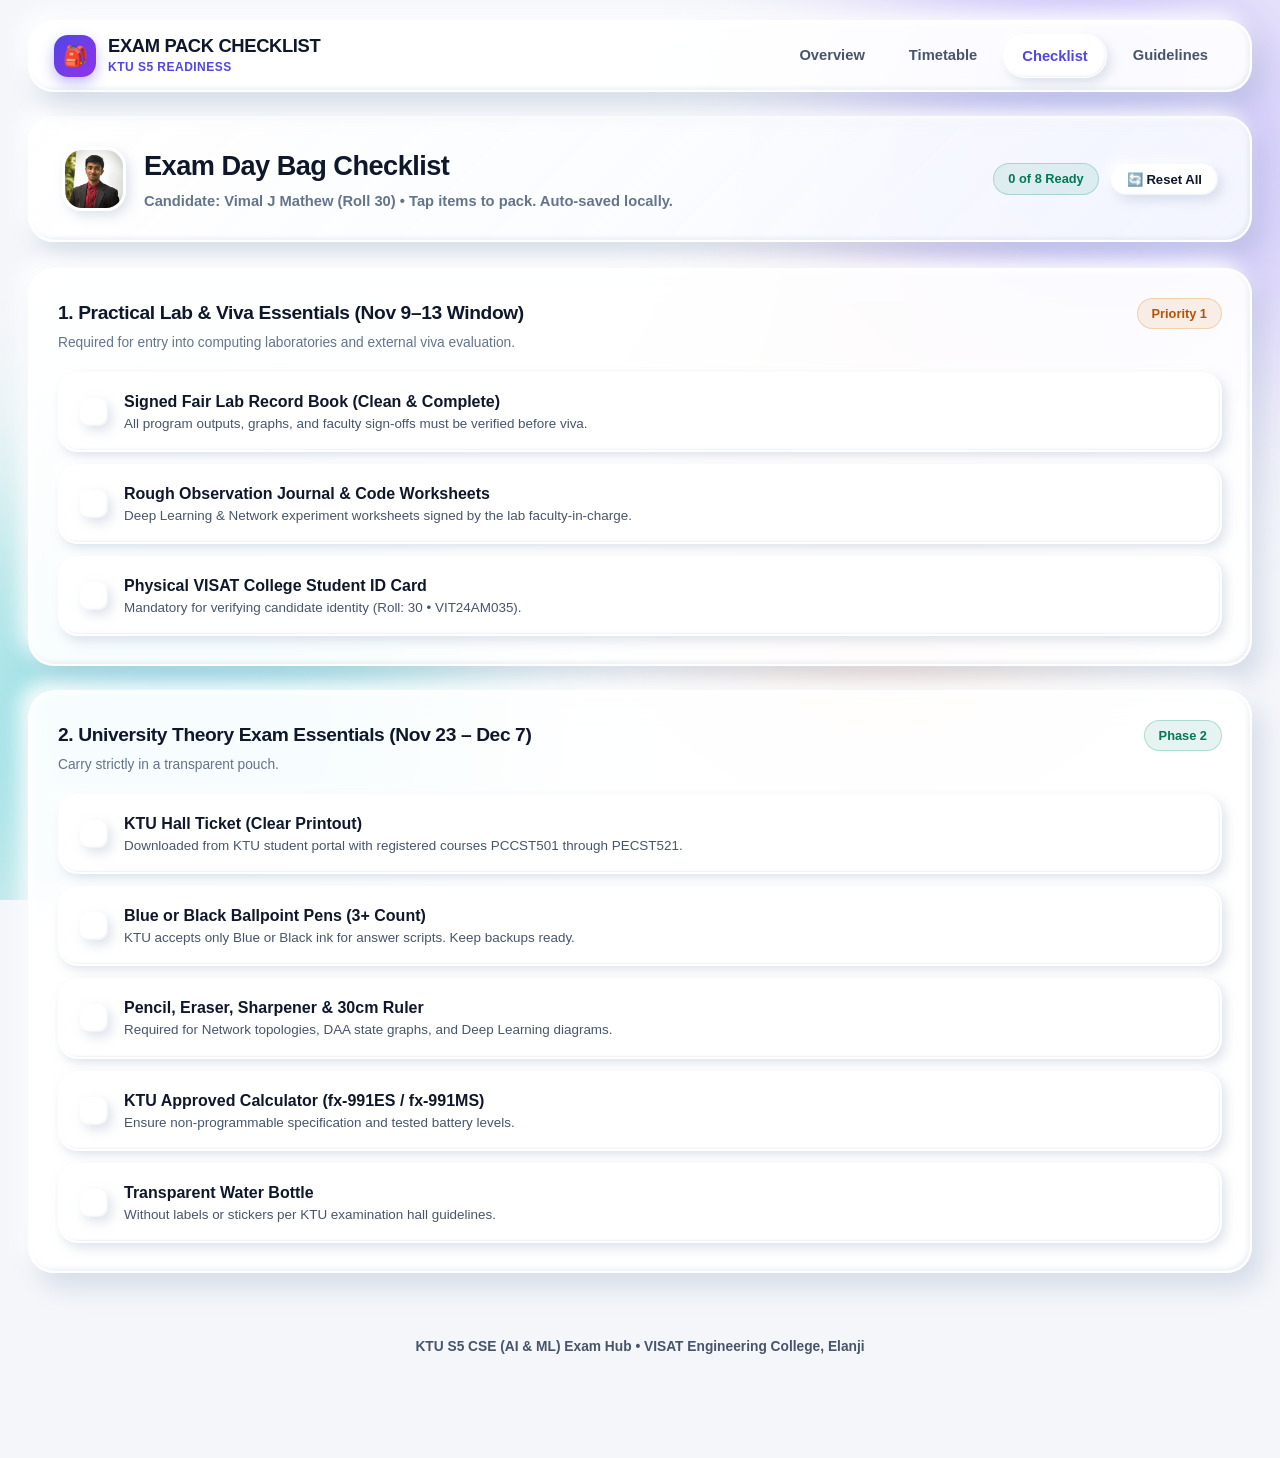
==== checklist.html @ aecdeb96 "feat: host on root" ====
<!DOCTYPE html>
<html lang="en">
<head>
  <meta charset="UTF-8">
  <meta name="viewport" content="width=device-width, initial-scale=1.0, maximum-scale=5.0, user-scalable=yes">
  <title>Exam Pack Checklist | Vimal J Mathew</title>
  <link rel="stylesheet" href="css/clay.css">
</head>
<body>

  <!-- Ambient Vibrant Aurora Canvas -->
  <div class="aurora-bg">
    <div class="aurora-blob blob-1"></div>
    <div class="aurora-blob blob-2"></div>
    <div class="aurora-blob blob-3"></div>
  </div>

  <div class="app-container">

    <!-- Claytonic Top Navigation -->
    <header class="clay-nav">
      <a href="index.html" class="brand-wrapper">
        <div class="brand-icon">🎒</div>
        <div>
          <div class="brand-title">EXAM PACK CHECKLIST</div>
          <div class="brand-subtitle">KTU S5 Readiness</div>
        </div>
      </a>
      <nav>
        <ul class="nav-links">
          <li><a href="index.html" class="nav-link">Overview</a></li>
          <li><a href="schedule.html" class="nav-link">Timetable</a></li>
          <li><a href="checklist.html" class="nav-link active">Checklist</a></li>
          <li><a href="guidelines.html" class="nav-link">Guidelines</a></li>
        </ul>
      </nav>
    </header>

    <!-- Checklist Header Card -->
    <div class="student-badge-card">
      <div style="display: flex; align-items: center; gap: 18px;">
        <img src="assets/vimal.jpg" alt="Vimal J Mathew" style="width: 64px; height: 64px; border-radius: 20px; object-fit: cover; object-position: top; border: 3px solid #fff; box-shadow: var(--clay-shadow-sm); flex-shrink: 0;">
        <div>
          <h1 style="font-size: clamp(1.3rem, 2.6vw, 1.7rem); font-weight: 800;">Exam Day Bag Checklist</h1>
          <p style="color: #64748b; font-size: 0.92rem; font-weight: 600; margin-top: 3px;">
            Candidate: <strong>Vimal J Mathew (Roll 30)</strong> • Tap items to pack. Auto-saved locally.
          </p>
        </div>
      </div>
      <div style="display: flex; align-items: center; gap: 12px; flex-wrap: wrap;">
        <span class="pill-tag emerald" id="checklist-summary">0 of 8 Ready</span>
        <button onclick="resetChecklist()" class="clay-btn" style="padding: 8px 16px; font-size: 0.82rem;">
          🔄 Reset All
        </button>
      </div>
    </div>

    <!-- Practical & Viva Essentials (Immediate Need) -->
    <div class="clay-card">
      <div style="display: flex; justify-content: space-between; align-items: center; margin-bottom: 4px; flex-wrap: wrap; gap: 6px;">
        <h2 style="font-size: 1.2rem; font-weight: 800;">1. Practical Lab & Viva Essentials (Nov 9–13 Window)</h2>
        <span class="pill-tag amber">Priority 1</span>
      </div>
      <p style="font-size: 0.86rem; color: #64748b; margin-bottom: 14px;">Required for entry into computing laboratories and external viva evaluation.</p>

      <div class="checklist-container">
        <div class="check-item" data-id="fair-record">
          <div class="check-box-clay">✔</div>
          <div class="check-text">
            <span class="check-title">Signed Fair Lab Record Book (Clean & Complete)</span>
            <span class="check-desc">All program outputs, graphs, and faculty sign-offs must be verified before viva.</span>
          </div>
        </div>

        <div class="check-item" data-id="rough-record">
          <div class="check-box-clay">✔</div>
          <div class="check-text">
            <span class="check-title">Rough Observation Journal & Code Worksheets</span>
            <span class="check-desc">Deep Learning & Network experiment worksheets signed by the lab faculty-in-charge.</span>
          </div>
        </div>

        <div class="check-item" data-id="college-id-lab">
          <div class="check-box-clay">✔</div>
          <div class="check-text">
            <span class="check-title">Physical VISAT College Student ID Card</span>
            <span class="check-desc">Mandatory for verifying candidate identity (Roll: 30 • VIT24AM035).</span>
          </div>
        </div>
      </div>
    </div>

    <!-- University Theory Essentials -->
    <div class="clay-card">
      <div style="display: flex; justify-content: space-between; align-items: center; margin-bottom: 4px; flex-wrap: wrap; gap: 6px;">
        <h2 style="font-size: 1.2rem; font-weight: 800;">2. University Theory Exam Essentials (Nov 23 – Dec 7)</h2>
        <span class="pill-tag emerald">Phase 2</span>
      </div>
      <p style="font-size: 0.86rem; color: #64748b; margin-bottom: 14px;">Carry strictly in a transparent pouch.</p>

      <div class="checklist-container">
        <div class="check-item" data-id="hall-ticket">
          <div class="check-box-clay">✔</div>
          <div class="check-text">
            <span class="check-title">KTU Hall Ticket (Clear Printout)</span>
            <span class="check-desc">Downloaded from KTU student portal with registered courses PCCST501 through PECST521.</span>
          </div>
        </div>

        <div class="check-item" data-id="pens">
          <div class="check-box-clay">✔</div>
          <div class="check-text">
            <span class="check-title">Blue or Black Ballpoint Pens (3+ Count)</span>
            <span class="check-desc">KTU accepts only Blue or Black ink for answer scripts. Keep backups ready.</span>
          </div>
        </div>

        <div class="check-item" data-id="pencil-ruler">
          <div class="check-box-clay">✔</div>
          <div class="check-text">
            <span class="check-title">Pencil, Eraser, Sharpener & 30cm Ruler</span>
            <span class="check-desc">Required for Network topologies, DAA state graphs, and Deep Learning diagrams.</span>
          </div>
        </div>

        <div class="check-item" data-id="calculator">
          <div class="check-box-clay">✔</div>
          <div class="check-text">
            <span class="check-title">KTU Approved Calculator (fx-991ES / fx-991MS)</span>
            <span class="check-desc">Ensure non-programmable specification and tested battery levels.</span>
          </div>
        </div>

        <div class="check-item" data-id="water-bottle">
          <div class="check-box-clay">✔</div>
          <div class="check-text">
            <span class="check-title">Transparent Water Bottle</span>
            <span class="check-desc">Without labels or stickers per KTU examination hall guidelines.</span>
          </div>
        </div>
      </div>
    </div>

    <!-- Footer -->
    <footer class="clay-footer">
      KTU S5 CSE (AI & ML) Exam Hub • VISAT Engineering College, Elanji
    </footer>

  </div>

  <script src="js/app.js"></script>
</body>
</html>
---- css/clay.css ----
/* ==========================================================================
   CLAYTONIC EDITORIAL DESIGN SYSTEM - BESPOKE & RESPONSIVE
   Optimized for Full-Viewport Layouts & Mobile Devices (e.g., Nothing Phone (2a))
   Typography: Clash Display (Headings) + Satoshi (Body)
   ========================================================================== */

/* High-End Fonts */
@import url('https://api.fontshare.com/v2/css?f[]=clash-display@600,700,800&f[]=satoshi@400,500,700,900&display=swap');

:root {
  /* Canvas & Ceramic Elements */
  --bg-canvas: #f4f6fa;
  --clay-white: #ffffff;
  --clay-card-bg: rgba(255, 255, 255, 0.92);
  --clay-border: rgba(255, 255, 255, 0.96);
  
  /* Precision Editorial Typography */
  --font-heading: 'Clash Display', -apple-system, BlinkMacSystemFont, sans-serif;
  --font-body: 'Satoshi', -apple-system, BlinkMacSystemFont, 'Segoe UI', Roboto, sans-serif;
  
  /* Refined Ink Tones */
  --text-main: #0f172a;
  --text-muted: #475569;
  --text-light: #94a3b8;
  
  /* Electric Vibrant Accents */
  --accent-primary: #4f46e5;
  --accent-cyan: #0284c7;
  --accent-rose: #e11d48;
  --accent-amber: #d97706;
  --accent-emerald: #059669;
  --accent-violet: #7c3aed;
  
  /* Tactile Multi-layer Claytonic Shadows */
  --clay-shadow-sm: 
    4px 5px 12px rgba(160, 174, 198, 0.35),
    -4px -4px 10px rgba(255, 255, 255, 0.95),
    inset 1px 1px 2px rgba(255, 255, 255, 0.8),
    inset -1px -1px 2px rgba(160, 174, 198, 0.18);
    
  --clay-shadow-md: 
    10px 14px 24px rgba(150, 168, 196, 0.32),
    -8px -8px 20px rgba(255, 255, 255, 0.98),
    inset 2px 2px 4px rgba(255, 255, 255, 0.9),
    inset -2px -2px 4px rgba(150, 168, 196, 0.18);

  --clay-shadow-lg: 
    16px 20px 34px rgba(140, 160, 190, 0.38),
    -12px -12px 28px rgba(255, 255, 255, 1),
    inset 3px 3px 6px rgba(255, 255, 255, 0.95),
    inset -3px -3px 6px rgba(140, 160, 190, 0.2);

  --clay-shadow-pressed: 
    inset 4px 4px 8px rgba(150, 168, 196, 0.45),
    inset -4px -4px 8px rgba(255, 255, 255, 0.95),
    0px 2px 4px rgba(150, 168, 196, 0.15);

  --radius-xl: 26px;
  --radius-lg: 20px;
  --radius-md: 14px;
  --radius-pill: 9999px;
  
  --transition-tactile: all 0.22s cubic-bezier(0.25, 1, 0.5, 1);
}

/* Global Reset & Viewport utilization */
* {
  margin: 0;
  padding: 0;
  box-sizing: border-box;
  -webkit-tap-highlight-color: transparent;
}

html, body {
  width: 100%;
  overflow-x: hidden;
}

body {
  font-family: var(--font-body);
  background-color: var(--bg-canvas);
  color: var(--text-main);
  min-height: 100vh;
  line-height: 1.5;
  -webkit-font-smoothing: antialiased;
  -moz-osx-font-smoothing: grayscale;
}

/* Typography styles */
h1, h2, h3, h4, .brand-title, .countdown-num, .slot-circle {
  font-family: var(--font-heading);
  letter-spacing: -0.02em;
}

/* Aurora Backdrop Blobs */
.aurora-bg {
  position: fixed;
  inset: 0;
  width: 100vw;
  height: 100vh;
  z-index: -1;
  pointer-events: none;
  overflow: hidden;
}

.aurora-blob {
  position: absolute;
  border-radius: 50%;
  filter: blur(90px);
  opacity: 0.5;
  animation: floatOrb 20s ease-in-out infinite alternate;
}

.blob-1 {
  width: min(500px, 90vw);
  height: min(500px, 90vw);
  background: radial-gradient(circle, #818cf8 0%, #c084fc 100%);
  top: -80px;
  right: -50px;
}

.blob-2 {
  width: min(540px, 90vw);
  height: min(540px, 90vw);
  background: radial-gradient(circle, #38bdf8 0%, #34d399 100%);
  bottom: -100px;
  left: -80px;
  animation-duration: 25s;
}

.blob-3 {
  width: min(400px, 75vw);
  height: min(400px, 75vw);
  background: radial-gradient(circle, #fb7185 0%, #fbbf24 100%);
  top: 35%;
  right: 15%;
  opacity: 0.3;
}

@keyframes floatOrb {
  0% { transform: translate(0px, 0px) scale(1); }
  50% { transform: translate(30px, 25px) scale(1.05); }
  100% { transform: translate(-25px, 35px) scale(0.96); }
}

/* Full Width Container Layout: No claustrophobic center constraints */
.app-container {
  width: 100%;
  max-width: 1440px;
  margin: 0 auto;
  padding: 20px 28px 80px 28px;
}

/* Claytonic Top Navigation */
.clay-nav {
  display: flex;
  align-items: center;
  justify-content: space-between;
  background: var(--clay-card-bg);
  backdrop-filter: blur(16px);
  border: 2px solid var(--clay-border);
  border-radius: var(--radius-xl);
  box-shadow: var(--clay-shadow-md);
  padding: 12px 24px;
  margin-bottom: 24px;
  position: sticky;
  top: 14px;
  z-index: 100;
}

.brand-wrapper {
  display: flex;
  align-items: center;
  gap: 12px;
  text-decoration: none;
}

.brand-icon {
  width: 42px;
  height: 42px;
  background: linear-gradient(135deg, #4f46e5, #9333ea);
  border-radius: var(--radius-md);
  display: flex;
  align-items: center;
  justify-content: center;
  color: #fff;
  font-size: 20px;
  box-shadow: 0 6px 14px rgba(79, 70, 229, 0.35);
  flex-shrink: 0;
}

.brand-title {
  font-size: 1.15rem;
  font-weight: 800;
  color: var(--text-main);
  line-height: 1.1;
}

.brand-subtitle {
  font-family: var(--font-body);
  font-size: 0.75rem;
  font-weight: 700;
  color: var(--accent-primary);
  text-transform: uppercase;
  letter-spacing: 0.04em;
  margin-top: 2px;
}

.nav-links {
  display: flex;
  gap: 8px;
  list-style: none;
}

.nav-link {
  text-decoration: none;
  font-size: 0.92rem;
  font-weight: 700;
  color: var(--text-muted);
  padding: 10px 18px;
  border-radius: var(--radius-pill);
  transition: var(--transition-tactile);
  display: inline-flex;
  align-items: center;
  gap: 6px;
  white-space: nowrap;
}

.nav-link:hover {
  color: var(--accent-primary);
  transform: translateY(-1px);
}

.nav-link.active {
  background: #ffffff;
  color: var(--accent-primary);
  box-shadow: var(--clay-shadow-sm);
  border: 1px solid rgba(255, 255, 255, 0.95);
}

/* Claytonic Cards */
.clay-card {
  background: var(--clay-card-bg);
  backdrop-filter: blur(14px);
  border: 2px solid var(--clay-border);
  border-radius: var(--radius-xl);
  box-shadow: var(--clay-shadow-md);
  padding: 28px;
  margin-bottom: 24px;
  transition: var(--transition-tactile);
}

.clay-card:hover {
  box-shadow: var(--clay-shadow-lg);
}

/* Student Identity Badge: Full Window Split Layout */
.student-badge-card {
  display: flex;
  align-items: center;
  justify-content: space-between;
  gap: 28px;
  background: linear-gradient(135deg, rgba(255,255,255,0.98), rgba(246,249,255,0.92));
  border: 2px solid #ffffff;
  border-radius: var(--radius-xl);
  padding: 28px 32px;
  box-shadow: var(--clay-shadow-md);
  margin-bottom: 26px;
}

.student-info {
  display: flex;
  align-items: center;
  gap: 26px;
  flex: 1;
}

.student-photo-wrapper {
  position: relative;
  flex-shrink: 0;
}

.student-photo-img {
  width: 110px;
  height: 110px;
  border-radius: 26px;
  object-fit: cover;
  object-position: top center;
  border: 4px solid #ffffff;
  box-shadow: var(--clay-shadow-md);
  transition: var(--transition-tactile);
  display: block;
}

.student-photo-img:hover {
  transform: scale(1.03);
}

.status-online-dot {
  position: absolute;
  bottom: 4px;
  right: 4px;
  width: 18px;
  height: 18px;
  background: #10b981;
  border: 3px solid #ffffff;
  border-radius: 50%;
  box-shadow: 0 2px 6px rgba(16, 185, 129, 0.4);
}

.student-name {
  font-size: 1.85rem;
  font-weight: 800;
  color: var(--text-main);
  line-height: 1.15;
}

.student-meta {
  font-size: 0.95rem;
  color: var(--text-muted);
  font-weight: 600;
  display: flex;
  flex-wrap: wrap;
  gap: 14px;
  margin: 6px 0 10px 0;
}

.student-meta span {
  display: inline-flex;
  align-items: center;
  gap: 4px;
}

.student-bio-expanded {
  font-size: 0.96rem;
  line-height: 1.6;
  color: #334155;
  font-weight: 500;
}

/* Badges & Tags */
.badge-stack {
  display: flex;
  flex-direction: column;
  gap: 8px;
  align-items: flex-end;
  flex-shrink: 0;
}

.pill-tag {
  background: rgba(79, 70, 229, 0.1);
  color: var(--accent-primary);
  font-family: var(--font-body);
  font-size: 0.8rem;
  font-weight: 700;
  padding: 5px 14px;
  border-radius: var(--radius-pill);
  border: 1px solid rgba(79, 70, 229, 0.2);
  white-space: nowrap;
}

.pill-tag.amber {
  background: rgba(217, 119, 6, 0.1);
  color: #b45309;
  border-color: rgba(217, 119, 6, 0.25);
}

.pill-tag.rose {
  background: rgba(225, 29, 72, 0.1);
  color: #be123c;
  border-color: rgba(225, 29, 72, 0.25);
}

.pill-tag.emerald {
  background: rgba(5, 150, 105, 0.1);
  color: #047857;
  border-color: rgba(5, 150, 105, 0.25);
}

.pill-tag.violet {
  background: rgba(124, 58, 237, 0.1);
  color: #6d28d9;
  border-color: rgba(124, 58, 237, 0.25);
}

/* Tactile 3D Buttons */
.clay-btn {
  border: none;
  outline: none;
  background: #ffffff;
  color: var(--text-main);
  font-family: var(--font-body);
  font-size: 0.94rem;
  font-weight: 700;
  padding: 12px 24px;
  border-radius: var(--radius-pill);
  box-shadow: var(--clay-shadow-sm);
  cursor: pointer;
  display: inline-flex;
  align-items: center;
  justify-content: center;
  gap: 8px;
  transition: var(--transition-tactile);
  text-decoration: none;
}

.clay-btn:hover {
  transform: translateY(-2px);
  box-shadow: var(--clay-shadow-md);
  color: var(--accent-primary);
}

.clay-btn:active {
  transform: translateY(1px);
  box-shadow: var(--clay-shadow-pressed);
}

.clay-btn.primary {
  background: linear-gradient(135deg, #4f46e5, #4338ca);
  color: #ffffff;
  box-shadow: 0 8px 18px rgba(79, 70, 229, 0.35), inset 1px 1px 2px rgba(255,255,255,0.4);
}

.clay-btn.primary:hover {
  box-shadow: 0 12px 24px rgba(79, 70, 229, 0.45);
  color: #ffffff;
}

/* Hero Section: Wide Full Layout */
.hero-countdown-wrap {
  text-align: center;
  padding: 38px 24px;
}

.hero-badge-pill {
  display: inline-flex;
  align-items: center;
  gap: 6px;
  background: rgba(124, 58, 237, 0.1);
  color: var(--accent-violet);
  padding: 6px 16px;
  border-radius: var(--radius-pill);
  font-size: 0.84rem;
  font-weight: 800;
  letter-spacing: 0.04em;
  margin-bottom: 12px;
}

.hero-title {
  font-size: clamp(1.8rem, 3.5vw, 2.7rem);
  font-weight: 800;
  line-height: 1.15;
  margin-bottom: 8px;
  color: var(--text-main);
}

.hero-date-sub {
  font-size: 1.05rem;
  font-weight: 700;
  color: var(--text-muted);
}

.countdown-grid {
  display: flex;
  justify-content: center;
  gap: 16px;
  margin: 30px 0;
}

.countdown-box {
  width: min(115px, 21vw);
  height: min(120px, 22vw);
  background: #ffffff;
  border-radius: var(--radius-lg);
  box-shadow: var(--clay-shadow-md);
  border: 2px solid rgba(255, 255, 255, 0.95);
  display: flex;
  flex-direction: column;
  align-items: center;
  justify-content: center;
  transition: var(--transition-tactile);
}

.countdown-box:hover {
  transform: translateY(-3px);
}

.countdown-num {
  font-size: clamp(1.8rem, 4vw, 2.7rem);
  font-weight: 800;
  line-height: 1;
  color: #1e1b4b;
}

.countdown-lbl {
  font-size: 0.75rem;
  font-weight: 700;
  text-transform: uppercase;
  color: var(--text-muted);
  margin-top: 6px;
  letter-spacing: 0.05em;
}

/* Two-column Dashboard Grid */
.dashboard-grid {
  display: grid;
  grid-template-columns: repeat(auto-fit, minmax(360px, 1fr));
  gap: 24px;
}

/* Timetable Cards Grid */
.exam-grid {
  display: grid;
  grid-template-columns: repeat(auto-fill, minmax(340px, 1fr));
  gap: 24px;
  margin-top: 20px;
}

.exam-card {
  background: var(--clay-card-bg);
  backdrop-filter: blur(12px);
  border: 2px solid var(--clay-border);
  border-radius: var(--radius-xl);
  box-shadow: var(--clay-shadow-md);
  padding: 24px;
  display: flex;
  flex-direction: column;
  justify-content: space-between;
  transition: var(--transition-tactile);
  position: relative;
  overflow: hidden;
}

.exam-card::before {
  content: '';
  position: absolute;
  top: 0;
  left: 0;
  right: 0;
  height: 6px;
  background: var(--card-accent, var(--accent-primary));
}

.exam-card:hover {
  transform: translateY(-4px);
  box-shadow: var(--clay-shadow-lg);
}

.card-top {
  display: flex;
  align-items: center;
  justify-content: space-between;
  margin-bottom: 14px;
}

.slot-circle {
  width: 44px;
  height: 44px;
  border-radius: 50%;
  background: #ffffff;
  box-shadow: var(--clay-shadow-sm);
  display: flex;
  align-items: center;
  justify-content: center;
  font-size: 1.15rem;
  font-weight: 800;
  color: var(--card-accent, var(--accent-primary));
  border: 1px solid rgba(255, 255, 255, 0.9);
}

.subject-code {
  font-size: 0.8rem;
  font-weight: 700;
  color: var(--text-muted);
  background: rgba(255, 255, 255, 0.8);
  padding: 4px 10px;
  border-radius: var(--radius-pill);
}

.subject-name {
  font-size: 1.35rem;
  font-weight: 800;
  line-height: 1.3;
  color: var(--text-main);
  margin-bottom: 14px;
}

.exam-meta-row {
  display: flex;
  flex-direction: column;
  gap: 8px;
  margin-bottom: 16px;
}

.exam-meta-item {
  display: flex;
  align-items: center;
  gap: 8px;
  font-size: 0.9rem;
  font-weight: 600;
  color: var(--text-muted);
}

.exam-meta-item strong {
  color: var(--text-main);
}

.gap-alert {
  background: rgba(217, 119, 6, 0.1);
  border: 1px solid rgba(217, 119, 6, 0.25);
  padding: 10px 14px;
  border-radius: var(--radius-md);
  font-size: 0.84rem;
  font-weight: 700;
  color: #92400e;
  display: flex;
  align-items: center;
  gap: 8px;
  margin-top: 10px;
}

.gap-alert.normal {
  background: rgba(79, 70, 229, 0.08);
  border-color: rgba(79, 70, 229, 0.2);
  color: #4338ca;
}

/* Checklist Styles */
.checklist-container {
  display: flex;
  flex-direction: column;
  gap: 12px;
  margin-top: 18px;
}

.check-item {
  background: #ffffff;
  border: 2px solid rgba(255, 255, 255, 0.95);
  border-radius: var(--radius-lg);
  padding: 16px 20px;
  box-shadow: var(--clay-shadow-sm);
  display: flex;
  align-items: center;
  gap: 16px;
  cursor: pointer;
  transition: var(--transition-tactile);
  user-select: none;
}

.check-item:hover {
  transform: translateY(-2px);
  box-shadow: var(--clay-shadow-md);
}

.check-item.done {
  opacity: 0.65;
  background: #f8fafc;
  box-shadow: var(--clay-shadow-pressed);
}

.check-box-clay {
  width: 28px;
  height: 28px;
  border-radius: 9px;
  background: #ffffff;
  box-shadow: var(--clay-shadow-sm);
  display: flex;
  align-items: center;
  justify-content: center;
  font-size: 14px;
  color: transparent;
  transition: var(--transition-tactile);
  flex-shrink: 0;
}

.check-item.done .check-box-clay {
  background: var(--accent-emerald);
  color: #ffffff;
  box-shadow: inset 1px 1px 3px rgba(0,0,0,0.2);
}

.check-item.done .check-title {
  text-decoration: line-through;
  color: var(--text-light);
}

.check-text {
  display: flex;
  flex-direction: column;
}

.check-title {
  font-size: 1rem;
  font-weight: 700;
  color: var(--text-main);
}

.check-desc {
  font-size: 0.84rem;
  color: var(--text-muted);
}

/* Footer */
.clay-footer {
  text-align: center;
  padding: 40px 0 20px;
  font-size: 0.86rem;
  font-weight: 600;
  color: var(--text-muted);
}

/* ==========================================================================
   MOBILE & NOTHING PHONE (2A) RESPONSIVE OPTIMIZATION
   Screen Resolution: ~1084 x 2412, Aspect Ratio 20:9
   Prevents overlapping, ensures full-bleed touch targets and readable cards
   ========================================================================== */

@media (max-width: 900px) {
  .app-container {
    padding: 14px 16px 60px 16px;
  }

  .student-badge-card {
    flex-direction: column;
    align-items: flex-start;
    padding: 22px 20px;
    gap: 18px;
  }

  .student-info {
    flex-direction: column;
    align-items: flex-start;
    gap: 16px;
    width: 100%;
  }

  .student-photo-img {
    width: 90px;
    height: 90px;
    border-radius: 22px;
  }

  .badge-stack {
    flex-direction: row;
    flex-wrap: wrap;
    align-items: flex-start;
    width: 100%;
  }

  .dashboard-grid {
    grid-template-columns: 1fr;
  }

  .exam-grid {
    grid-template-columns: 1fr;
  }
}

@media (max-width: 640px) {
  .clay-nav {
    flex-direction: column;
    align-items: stretch;
    gap: 14px;
    padding: 14px 16px;
    margin-bottom: 18px;
  }

  .brand-wrapper {
    justify-content: center;
  }

  .nav-links {
    width: 100%;
    display: grid;
    grid-template-columns: repeat(4, 1fr);
    gap: 4px;
  }

  .nav-link {
    padding: 8px 6px;
    font-size: 0.78rem;
    justify-content: center;
    border-radius: 12px;
  }

  .hero-countdown-wrap {
    padding: 24px 14px;
  }

  .hero-title {
    font-size: 1.45rem;
  }

  .hero-date-sub {
    font-size: 0.92rem;
  }

  .countdown-grid {
    gap: 8px;
    margin: 20px 0;
  }

  .countdown-box {
    width: 74px;
    height: 82px;
    border-radius: 16px;
  }

  .countdown-num {
    font-size: 1.7rem;
  }

  .countdown-lbl {
    font-size: 0.65rem;
    margin-top: 3px;
  }

  .student-name {
    font-size: 1.45rem;
  }

  .student-meta {
    font-size: 0.85rem;
    gap: 8px;
  }

  .student-bio-expanded {
    font-size: 0.88rem;
  }

  .clay-btn {
    width: 100%;
    padding: 12px 16px;
  }

  .check-item {
    padding: 12px 14px;
    gap: 12px;
  }

  .check-title {
    font-size: 0.92rem;
  }

  .check-desc {
    font-size: 0.78rem;
  }
}
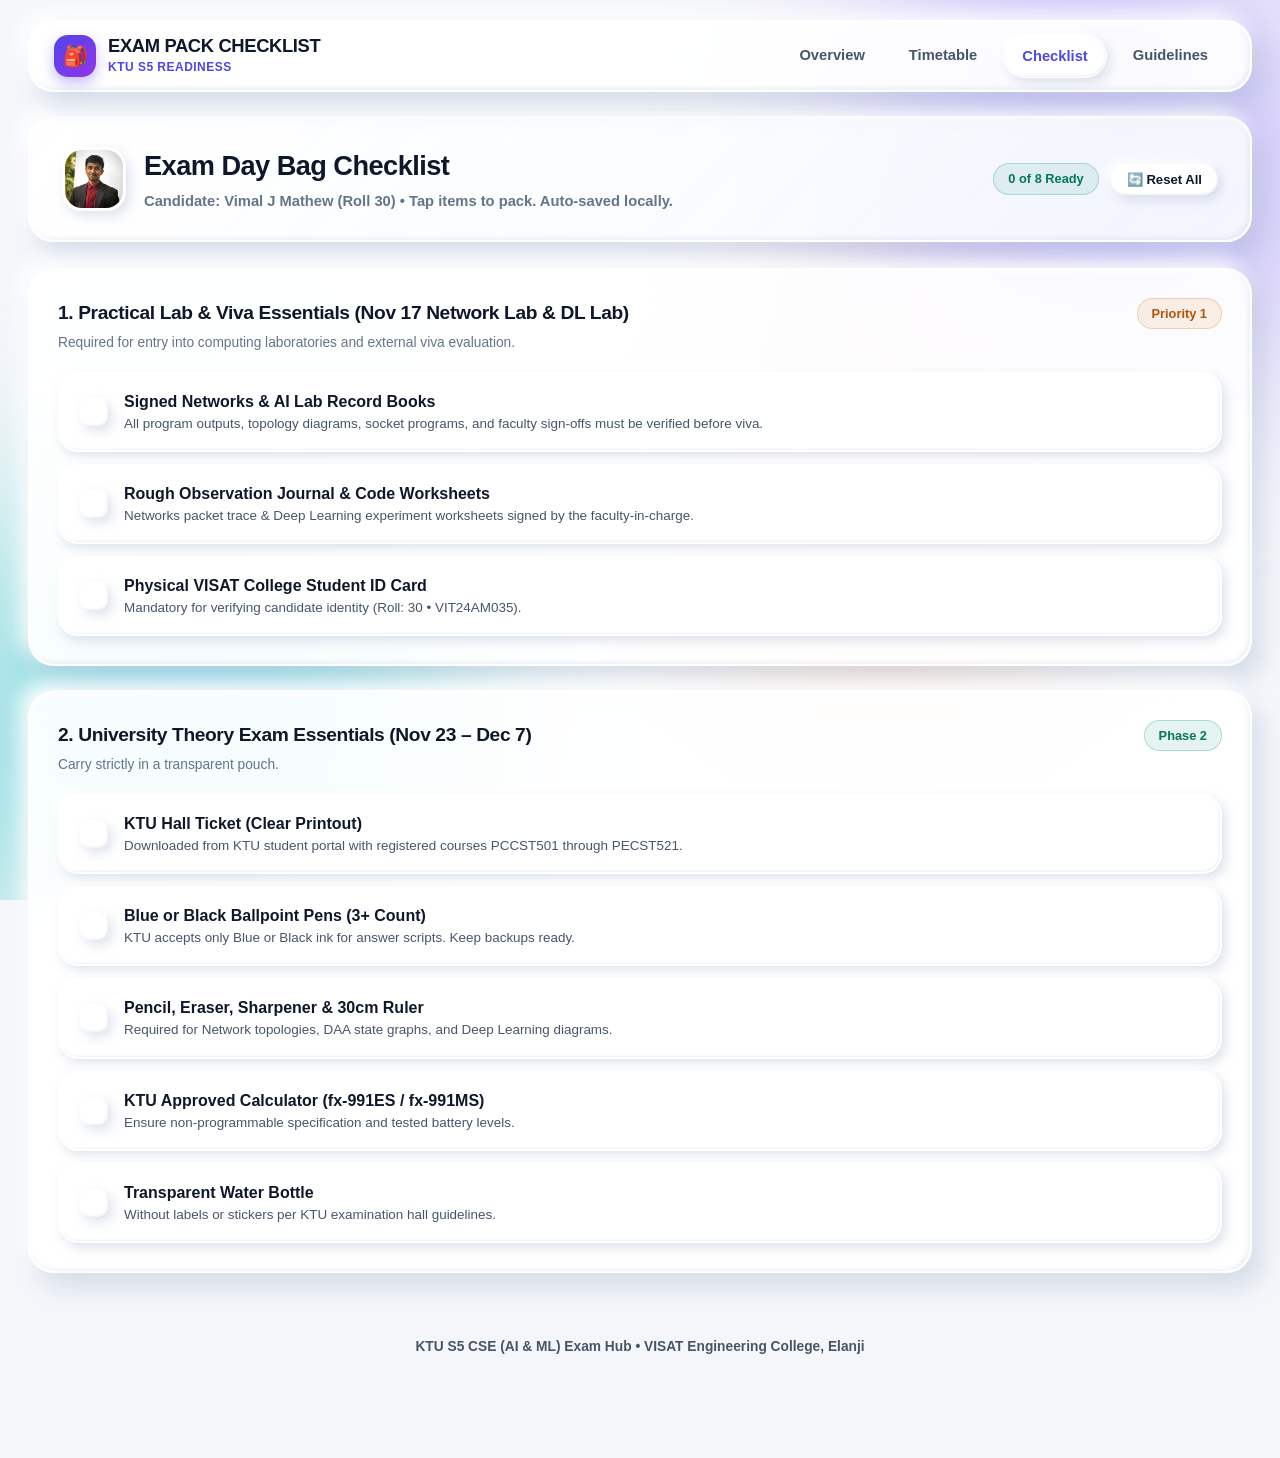
==== commit ca2f490e: "feat: update Computer Networks Lab date to 17 Nov 2026" ====
--- a/checklist.html
+++ b/checklist.html
@@ -55,10 +55,10 @@
       </div>
     </div>
 
-    <!-- Practical & Viva Essentials (Immediate Need) -->
+    <!-- Practical & Viva Essentials (Nov 17 Network Lab & DL Lab) -->
     <div class="clay-card">
       <div style="display: flex; justify-content: space-between; align-items: center; margin-bottom: 4px; flex-wrap: wrap; gap: 6px;">
-        <h2 style="font-size: 1.2rem; font-weight: 800;">1. Practical Lab & Viva Essentials (Nov 9–13 Window)</h2>
+        <h2 style="font-size: 1.2rem; font-weight: 800;">1. Practical Lab & Viva Essentials (Nov 17 Network Lab & DL Lab)</h2>
         <span class="pill-tag amber">Priority 1</span>
       </div>
       <p style="font-size: 0.86rem; color: #64748b; margin-bottom: 14px;">Required for entry into computing laboratories and external viva evaluation.</p>
@@ -67,8 +67,8 @@
         <div class="check-item" data-id="fair-record">
           <div class="check-box-clay">✔</div>
           <div class="check-text">
-            <span class="check-title">Signed Fair Lab Record Book (Clean & Complete)</span>
-            <span class="check-desc">All program outputs, graphs, and faculty sign-offs must be verified before viva.</span>
+            <span class="check-title">Signed Networks & AI Lab Record Books</span>
+            <span class="check-desc">All program outputs, topology diagrams, socket programs, and faculty sign-offs must be verified before viva.</span>
           </div>
         </div>
 
@@ -76,7 +76,7 @@
           <div class="check-box-clay">✔</div>
           <div class="check-text">
             <span class="check-title">Rough Observation Journal & Code Worksheets</span>
-            <span class="check-desc">Deep Learning & Network experiment worksheets signed by the lab faculty-in-charge.</span>
+            <span class="check-desc">Networks packet trace & Deep Learning experiment worksheets signed by the faculty-in-charge.</span>
           </div>
         </div>
 
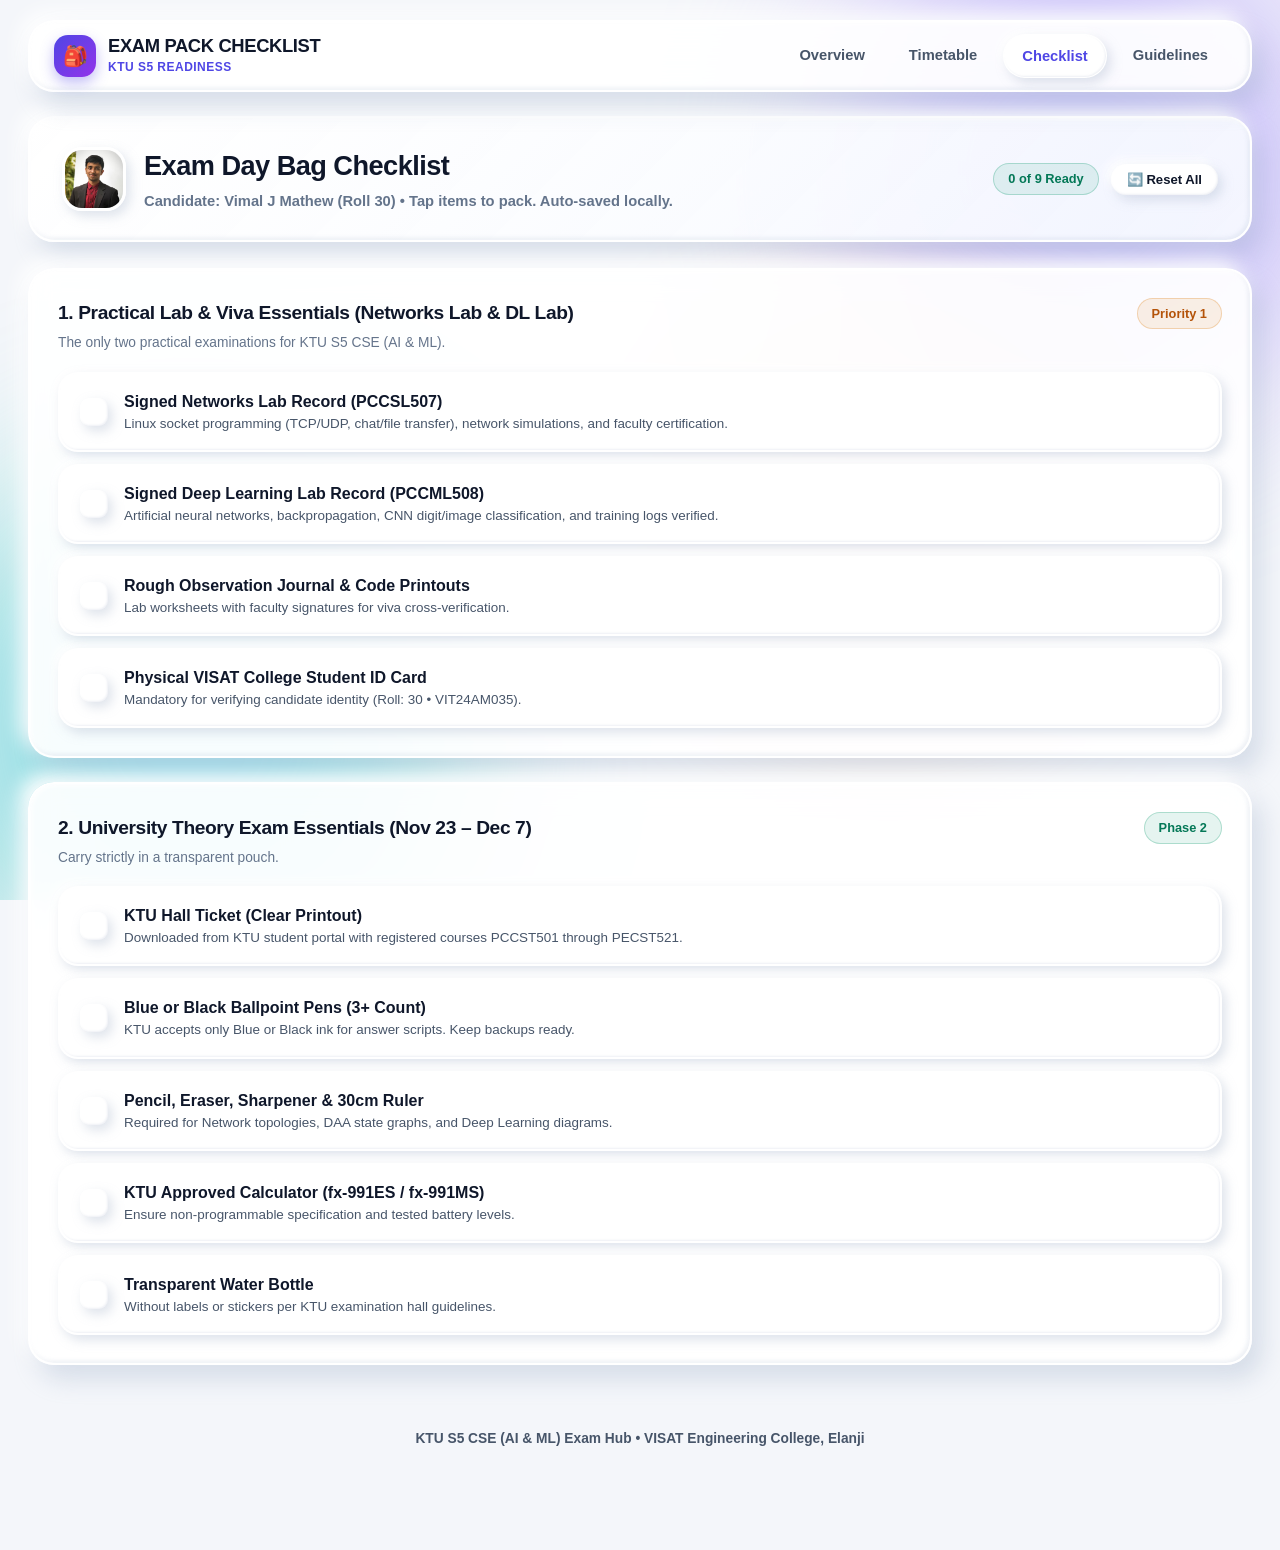
==== commit 7709d06a: "feat: clarify exact 2 labs (Networks Lab PCCSL507 & Deep Learning Lab PCCML508)" ====
--- a/checklist.html
+++ b/checklist.html
@@ -55,28 +55,36 @@
       </div>
     </div>
 
-    <!-- Practical & Viva Essentials (Nov 17 Network Lab & DL Lab) -->
+    <!-- Practical & Viva Essentials (Networks Lab PCCSL507 & Deep Learning Lab PCCML508) -->
     <div class="clay-card">
       <div style="display: flex; justify-content: space-between; align-items: center; margin-bottom: 4px; flex-wrap: wrap; gap: 6px;">
-        <h2 style="font-size: 1.2rem; font-weight: 800;">1. Practical Lab & Viva Essentials (Nov 17 Network Lab & DL Lab)</h2>
+        <h2 style="font-size: 1.2rem; font-weight: 800;">1. Practical Lab & Viva Essentials (Networks Lab & DL Lab)</h2>
         <span class="pill-tag amber">Priority 1</span>
       </div>
-      <p style="font-size: 0.86rem; color: #64748b; margin-bottom: 14px;">Required for entry into computing laboratories and external viva evaluation.</p>
+      <p style="font-size: 0.86rem; color: #64748b; margin-bottom: 14px;">The only two practical examinations for KTU S5 CSE (AI & ML).</p>
 
       <div class="checklist-container">
         <div class="check-item" data-id="fair-record">
           <div class="check-box-clay">✔</div>
           <div class="check-text">
-            <span class="check-title">Signed Networks & AI Lab Record Books</span>
-            <span class="check-desc">All program outputs, topology diagrams, socket programs, and faculty sign-offs must be verified before viva.</span>
+            <span class="check-title">Signed Networks Lab Record (PCCSL507)</span>
+            <span class="check-desc">Linux socket programming (TCP/UDP, chat/file transfer), network simulations, and faculty certification.</span>
+          </div>
+        </div>
+
+        <div class="check-item" data-id="dl-record">
+          <div class="check-box-clay">✔</div>
+          <div class="check-text">
+            <span class="check-title">Signed Deep Learning Lab Record (PCCML508)</span>
+            <span class="check-desc">Artificial neural networks, backpropagation, CNN digit/image classification, and training logs verified.</span>
           </div>
         </div>
 
         <div class="check-item" data-id="rough-record">
           <div class="check-box-clay">✔</div>
           <div class="check-text">
-            <span class="check-title">Rough Observation Journal & Code Worksheets</span>
-            <span class="check-desc">Networks packet trace & Deep Learning experiment worksheets signed by the faculty-in-charge.</span>
+            <span class="check-title">Rough Observation Journal & Code Printouts</span>
+            <span class="check-desc">Lab worksheets with faculty signatures for viva cross-verification.</span>
           </div>
         </div>
 
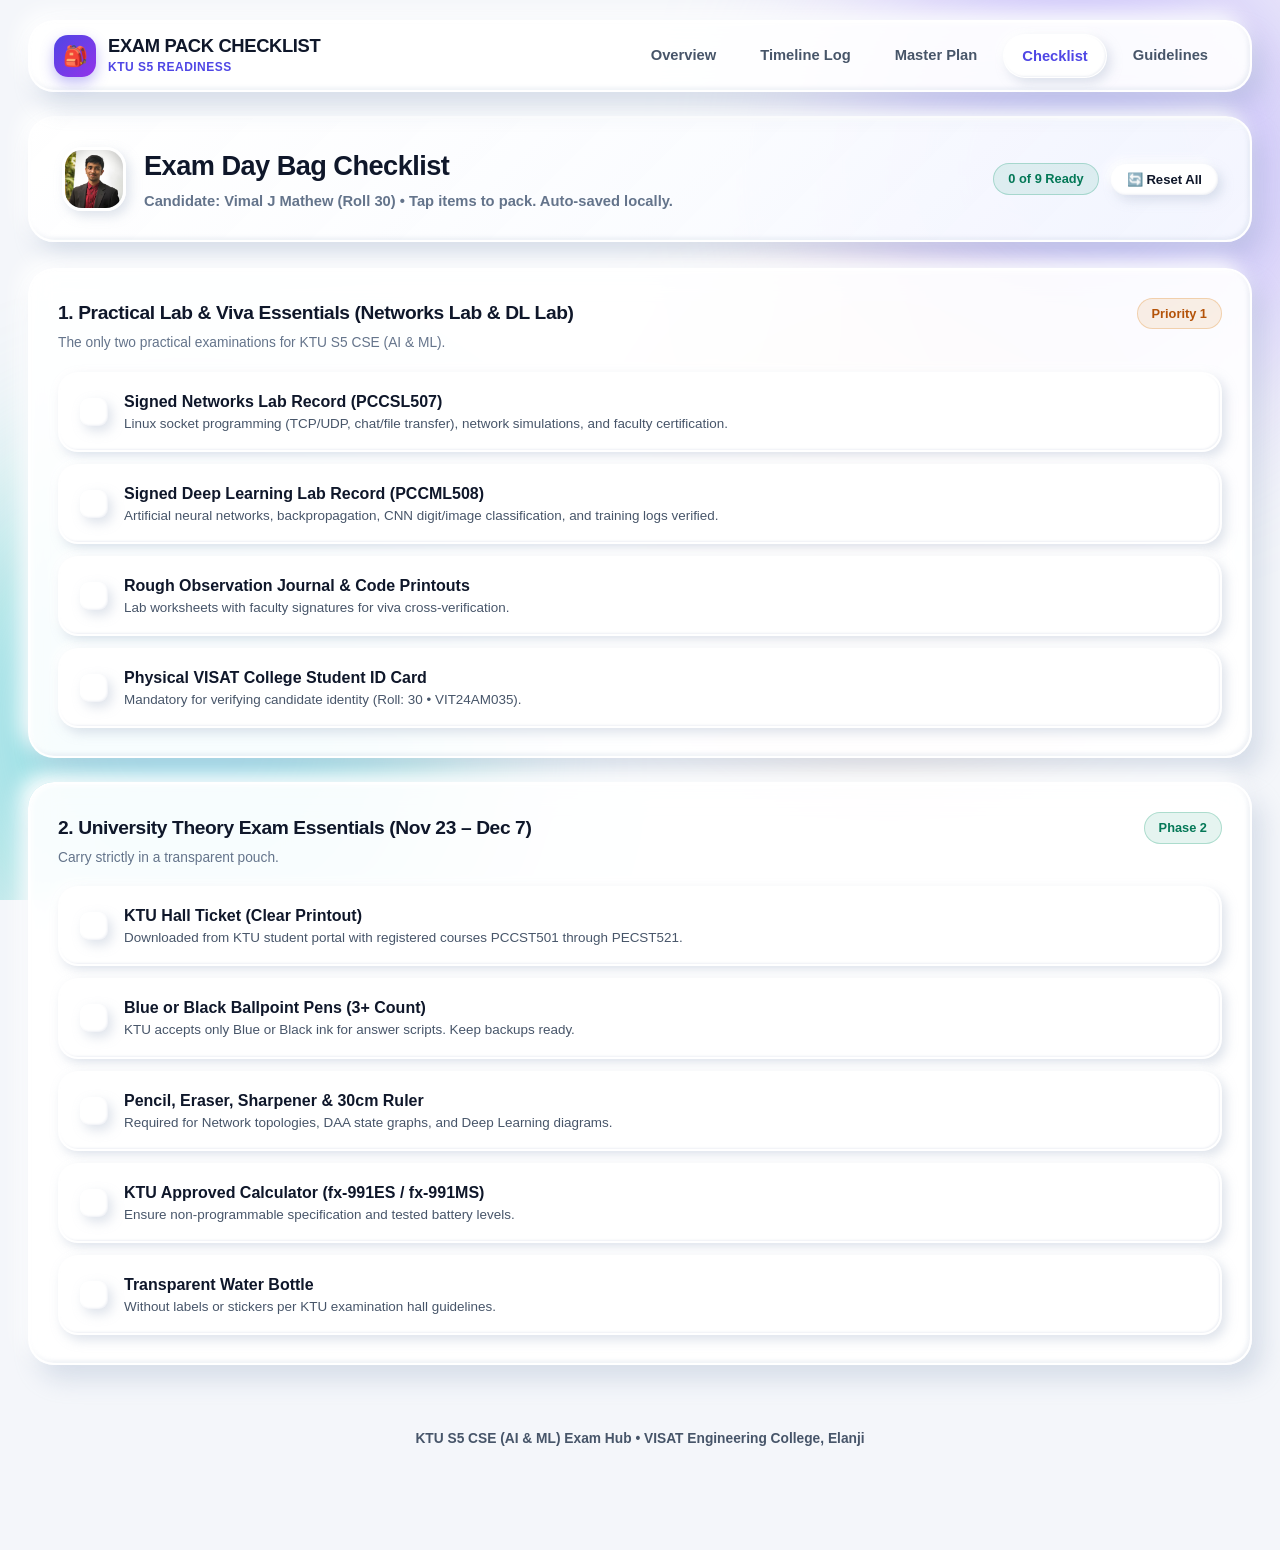
==== commit 215411c2: "feat: add Master Plan strategy page and distinct Timeline Log" ====
--- a/checklist.html
+++ b/checklist.html
@@ -29,7 +29,8 @@
       <nav>
         <ul class="nav-links">
           <li><a href="index.html" class="nav-link">Overview</a></li>
-          <li><a href="schedule.html" class="nav-link">Timetable</a></li>
+          <li><a href="schedule.html" class="nav-link">Timeline Log</a></li>
+          <li><a href="study-plan.html" class="nav-link">Master Plan</a></li>
           <li><a href="checklist.html" class="nav-link active">Checklist</a></li>
           <li><a href="guidelines.html" class="nav-link">Guidelines</a></li>
         </ul>
--- a/css/clay.css
+++ b/css/clay.css
@@ -4,26 +4,21 @@
    Typography: Clash Display (Headings) + Satoshi (Body)
    ========================================================================== */
 
-/* High-End Fonts */
 @import url('https://api.fontshare.com/v2/css?f[]=clash-display@600,700,800&f[]=satoshi@400,500,700,900&display=swap');
 
 :root {
-  /* Canvas & Ceramic Elements */
   --bg-canvas: #f4f6fa;
   --clay-white: #ffffff;
   --clay-card-bg: rgba(255, 255, 255, 0.92);
   --clay-border: rgba(255, 255, 255, 0.96);
   
-  /* Precision Editorial Typography */
   --font-heading: 'Clash Display', -apple-system, BlinkMacSystemFont, sans-serif;
   --font-body: 'Satoshi', -apple-system, BlinkMacSystemFont, 'Segoe UI', Roboto, sans-serif;
   
-  /* Refined Ink Tones */
   --text-main: #0f172a;
   --text-muted: #475569;
   --text-light: #94a3b8;
   
-  /* Electric Vibrant Accents */
   --accent-primary: #4f46e5;
   --accent-cyan: #0284c7;
   --accent-rose: #e11d48;
@@ -31,7 +26,6 @@
   --accent-emerald: #059669;
   --accent-violet: #7c3aed;
   
-  /* Tactile Multi-layer Claytonic Shadows */
   --clay-shadow-sm: 
     4px 5px 12px rgba(160, 174, 198, 0.35),
     -4px -4px 10px rgba(255, 255, 255, 0.95),
@@ -63,7 +57,6 @@
   --transition-tactile: all 0.22s cubic-bezier(0.25, 1, 0.5, 1);
 }
 
-/* Global Reset & Viewport utilization */
 * {
   margin: 0;
   padding: 0;
@@ -83,16 +76,13 @@
   min-height: 100vh;
   line-height: 1.5;
   -webkit-font-smoothing: antialiased;
-  -moz-osx-font-smoothing: grayscale;
-}
-
-/* Typography styles */
-h1, h2, h3, h4, .brand-title, .countdown-num, .slot-circle {
+}
+
+h1, h2, h3, h4, .brand-title, .countdown-num, .slot-circle, .timeline-day-num {
   font-family: var(--font-heading);
   letter-spacing: -0.02em;
 }
 
-/* Aurora Backdrop Blobs */
 .aurora-bg {
   position: fixed;
   inset: 0;
@@ -143,7 +133,6 @@
   100% { transform: translate(-25px, 35px) scale(0.96); }
 }
 
-/* Full Width Container Layout: No claustrophobic center constraints */
 .app-container {
   width: 100%;
   max-width: 1440px;
@@ -151,7 +140,7 @@
   padding: 20px 28px 80px 28px;
 }
 
-/* Claytonic Top Navigation */
+/* Nav */
 .clay-nav {
   display: flex;
   align-items: center;
@@ -238,7 +227,7 @@
   border: 1px solid rgba(255, 255, 255, 0.95);
 }
 
-/* Claytonic Cards */
+/* Clay Cards */
 .clay-card {
   background: var(--clay-card-bg);
   backdrop-filter: blur(14px);
@@ -254,7 +243,6 @@
   box-shadow: var(--clay-shadow-lg);
 }
 
-/* Student Identity Badge: Full Window Split Layout */
 .student-badge-card {
   display: flex;
   align-items: center;
@@ -338,7 +326,6 @@
   font-weight: 500;
 }
 
-/* Badges & Tags */
 .badge-stack {
   display: flex;
   flex-direction: column;
@@ -383,7 +370,7 @@
   border-color: rgba(124, 58, 237, 0.25);
 }
 
-/* Tactile 3D Buttons */
+/* Clay Button */
 .clay-btn {
   border: none;
   outline: none;
@@ -426,7 +413,7 @@
   color: #ffffff;
 }
 
-/* Hero Section: Wide Full Layout */
+/* Hero Section */
 .hero-countdown-wrap {
   text-align: center;
   padding: 38px 24px;
@@ -501,108 +488,240 @@
   letter-spacing: 0.05em;
 }
 
-/* Two-column Dashboard Grid */
 .dashboard-grid {
   display: grid;
   grid-template-columns: repeat(auto-fit, minmax(360px, 1fr));
   gap: 24px;
 }
 
-/* Timetable Cards Grid */
-.exam-grid {
-  display: grid;
-  grid-template-columns: repeat(auto-fill, minmax(340px, 1fr));
-  gap: 24px;
+/* ==========================================================================
+   DAY-BY-DAY CONTINUOUS CALENDAR TIMELINE & STUDY PLANNER STYLES
+   ========================================================================== */
+
+.timeline-summary-bar {
+  display: flex;
+  flex-wrap: wrap;
+  align-items: center;
+  justify-content: space-between;
+  gap: 16px;
+  background: linear-gradient(135deg, rgba(255,255,255,0.98), rgba(240,244,255,0.92));
+  border: 2px solid #ffffff;
+  border-radius: var(--radius-xl);
+  padding: 20px 28px;
+  box-shadow: var(--clay-shadow-md);
+  margin-bottom: 26px;
+}
+
+.timeline-summary-metrics {
+  display: flex;
+  flex-wrap: wrap;
+  gap: 20px;
+}
+
+.timeline-metric-item {
+  display: flex;
+  align-items: center;
+  gap: 10px;
+}
+
+.metric-circle {
+  width: 38px;
+  height: 38px;
+  border-radius: 50%;
+  display: flex;
+  align-items: center;
+  justify-content: center;
+  font-weight: 800;
+  font-size: 0.95rem;
+  box-shadow: var(--clay-shadow-sm);
+  background: #ffffff;
+}
+
+.timeline-road {
+  display: flex;
+  flex-direction: column;
+  gap: 16px;
   margin-top: 20px;
-}
-
-.exam-card {
+  position: relative;
+}
+
+/* Day Node Clay Cards */
+.day-node {
   background: var(--clay-card-bg);
   backdrop-filter: blur(12px);
   border: 2px solid var(--clay-border);
   border-radius: var(--radius-xl);
   box-shadow: var(--clay-shadow-md);
-  padding: 24px;
-  display: flex;
-  flex-direction: column;
-  justify-content: space-between;
+  padding: 20px 24px;
   transition: var(--transition-tactile);
   position: relative;
   overflow: hidden;
 }
 
-.exam-card::before {
-  content: '';
-  position: absolute;
-  top: 0;
-  left: 0;
-  right: 0;
-  height: 6px;
-  background: var(--card-accent, var(--accent-primary));
-}
-
-.exam-card:hover {
-  transform: translateY(-4px);
+.day-node:hover {
+  transform: translateY(-2px);
   box-shadow: var(--clay-shadow-lg);
 }
 
-.card-top {
+.day-node.is-today {
+  border: 2.5px solid #4f46e5;
+  background: linear-gradient(135deg, rgba(255,255,255,0.99), rgba(238,242,255,0.95));
+}
+
+.day-node.is-exam-day {
+  border-left: 8px solid var(--node-accent, #4f46e5);
+}
+
+.day-node.is-study-day {
+  border-left: 8px solid #059669;
+}
+
+.day-node.is-tight-gap {
+  border-left: 8px solid #d97706;
+  background: linear-gradient(135deg, rgba(255,255,255,0.99), rgba(254,243,199,0.5));
+}
+
+.day-node-header {
   display: flex;
   align-items: center;
   justify-content: space-between;
-  margin-bottom: 14px;
-}
-
-.slot-circle {
-  width: 44px;
-  height: 44px;
-  border-radius: 50%;
+  flex-wrap: wrap;
+  gap: 12px;
+}
+
+.day-date-group {
+  display: flex;
+  align-items: center;
+  gap: 14px;
+}
+
+.date-badge {
   background: #ffffff;
+  border-radius: var(--radius-md);
+  padding: 8px 14px;
+  text-align: center;
   box-shadow: var(--clay-shadow-sm);
-  display: flex;
-  align-items: center;
-  justify-content: center;
-  font-size: 1.15rem;
+  min-width: 68px;
+}
+
+.date-badge-day {
+  font-size: 0.72rem;
   font-weight: 800;
-  color: var(--card-accent, var(--accent-primary));
-  border: 1px solid rgba(255, 255, 255, 0.9);
-}
-
-.subject-code {
-  font-size: 0.8rem;
+  text-transform: uppercase;
+  color: var(--text-muted);
+}
+
+.date-badge-num {
+  font-size: 1.4rem;
+  font-weight: 800;
+  line-height: 1.1;
+  color: var(--text-main);
+}
+
+.day-info-text h3 {
+  font-size: 1.22rem;
+  font-weight: 800;
+  color: var(--text-main);
+  display: flex;
+  align-items: center;
+  gap: 8px;
+  flex-wrap: wrap;
+}
+
+.day-info-text p {
+  font-size: 0.88rem;
+  color: var(--text-muted);
+  font-weight: 600;
+  margin-top: 2px;
+}
+
+/* Daily Study Planner Input Area */
+.day-planner-box {
+  margin-top: 14px;
+  padding-top: 14px;
+  border-top: 1px dashed rgba(148, 163, 184, 0.4);
+  display: flex;
+  flex-direction: column;
+  gap: 10px;
+}
+
+.planner-input-row {
+  display: flex;
+  align-items: center;
+  gap: 10px;
+  flex-wrap: wrap;
+}
+
+.planner-input {
+  flex: 1;
+  min-width: 220px;
+  background: #ffffff;
+  border: 1.5px solid rgba(203, 213, 225, 0.8);
+  border-radius: var(--radius-pill);
+  padding: 10px 18px;
+  font-family: var(--font-body);
+  font-size: 0.92rem;
+  color: var(--text-main);
+  box-shadow: inset 1px 1px 3px rgba(0,0,0,0.05);
+  outline: none;
+  transition: var(--transition-tactile);
+}
+
+.planner-input:focus {
+  border-color: var(--accent-primary);
+  box-shadow: 0 0 0 3px rgba(79, 70, 229, 0.15);
+}
+
+.planner-quick-tags {
+  display: flex;
+  gap: 6px;
+  flex-wrap: wrap;
+}
+
+.quick-tag-btn {
+  border: none;
+  background: #ffffff;
+  border-radius: var(--radius-pill);
+  padding: 4px 10px;
+  font-size: 0.74rem;
   font-weight: 700;
   color: var(--text-muted);
-  background: rgba(255, 255, 255, 0.8);
-  padding: 4px 10px;
+  box-shadow: var(--clay-shadow-sm);
+  cursor: pointer;
+  transition: var(--transition-tactile);
+}
+
+.quick-tag-btn:hover {
+  background: var(--accent-primary);
+  color: #ffffff;
+  transform: scale(1.04);
+}
+
+.plan-item-tag {
+  display: inline-flex;
+  align-items: center;
+  gap: 8px;
+  background: #ffffff;
   border-radius: var(--radius-pill);
-}
-
-.subject-name {
-  font-size: 1.35rem;
-  font-weight: 800;
-  line-height: 1.3;
-  color: var(--text-main);
-  margin-bottom: 14px;
-}
-
-.exam-meta-row {
-  display: flex;
-  flex-direction: column;
-  gap: 8px;
-  margin-bottom: 16px;
-}
-
-.exam-meta-item {
-  display: flex;
-  align-items: center;
-  gap: 8px;
-  font-size: 0.9rem;
-  font-weight: 600;
-  color: var(--text-muted);
-}
-
-.exam-meta-item strong {
-  color: var(--text-main);
+  padding: 6px 14px;
+  font-size: 0.84rem;
+  font-weight: 700;
+  box-shadow: var(--clay-shadow-sm);
+  color: #1e293b;
+  border: 1px solid rgba(226, 232, 240, 0.8);
+}
+
+.plan-item-tag.completed {
+  background: #f1f5f9;
+  text-decoration: line-through;
+  color: #94a3b8;
+}
+
+.plan-check-btn {
+  cursor: pointer;
+  border: none;
+  background: none;
+  font-size: 1rem;
 }
 
 .gap-alert {
@@ -625,6 +744,12 @@
   color: #4338ca;
 }
 
+.gap-alert.emerald {
+  background: rgba(5, 150, 105, 0.08);
+  border-color: rgba(5, 150, 105, 0.2);
+  color: #047857;
+}
+
 /* Checklist Styles */
 .checklist-container {
   display: flex;
@@ -709,12 +834,7 @@
   color: var(--text-muted);
 }
 
-/* ==========================================================================
-   MOBILE & NOTHING PHONE (2A) RESPONSIVE OPTIMIZATION
-   Screen Resolution: ~1084 x 2412, Aspect Ratio 20:9
-   Prevents overlapping, ensures full-bleed touch targets and readable cards
-   ========================================================================== */
-
+/* Responsive tweaks for mobile & Nothing Phone 2a */
 @media (max-width: 900px) {
   .app-container {
     padding: 14px 16px 60px 16px;
@@ -748,10 +868,6 @@
   }
 
   .dashboard-grid {
-    grid-template-columns: 1fr;
-  }
-
-  .exam-grid {
     grid-template-columns: 1fr;
   }
 }
@@ -772,15 +888,15 @@
   .nav-links {
     width: 100%;
     display: grid;
-    grid-template-columns: repeat(4, 1fr);
+    grid-template-columns: repeat(5, 1fr);
     gap: 4px;
   }
 
   .nav-link {
-    padding: 8px 6px;
-    font-size: 0.78rem;
+    padding: 8px 4px;
+    font-size: 0.72rem;
     justify-content: center;
-    border-radius: 12px;
+    border-radius: 10px;
   }
 
   .hero-countdown-wrap {
@@ -815,17 +931,17 @@
     margin-top: 3px;
   }
 
-  .student-name {
-    font-size: 1.45rem;
-  }
-
-  .student-meta {
-    font-size: 0.85rem;
-    gap: 8px;
-  }
-
-  .student-bio-expanded {
-    font-size: 0.88rem;
+  .day-node {
+    padding: 16px 14px;
+  }
+
+  .day-date-group {
+    width: 100%;
+    align-items: flex-start;
+  }
+
+  .planner-input {
+    width: 100%;
   }
 
   .clay-btn {
